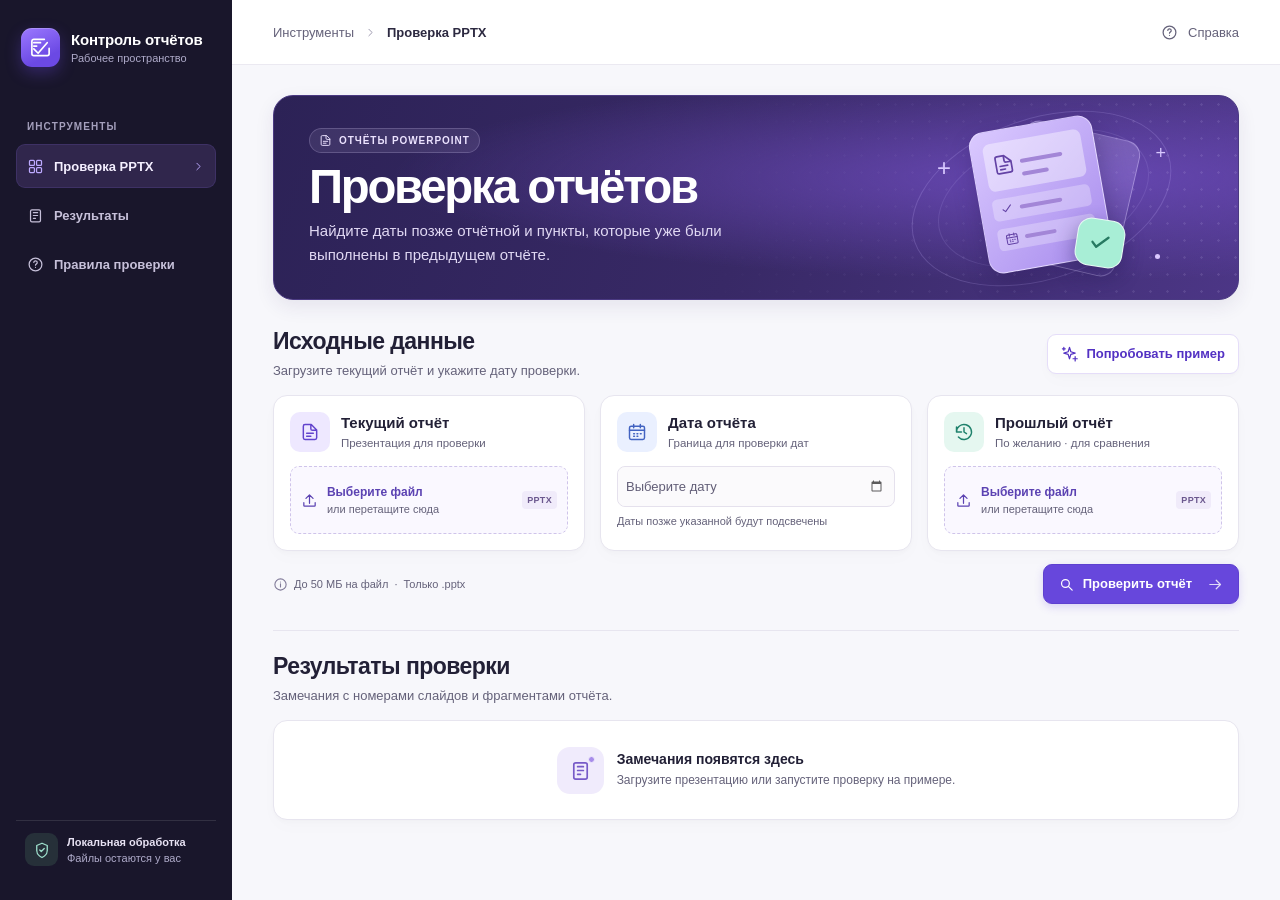
==== src/index.html @ 751a4ad4 "Add offline PowerPoint report review tool" ====
<!doctype html>
<html lang="ru">
<head>
  <meta charset="utf-8">
  <meta name="viewport" content="width=device-width, initial-scale=1">
  <meta name="theme-color" content="#17142a">
  <meta name="description" content="Проверка контрольных сроков, дат и выполненных пунктов в отчётах PowerPoint.">
  <title>Контроль отчётов — проверка PPTX</title>
  <link rel="icon" href="favicon.svg" type="image/svg+xml">
  <link rel="stylesheet" href="styles.css">
  <script src="pptx.js" defer></script>
  <script src="review.js" defer></script>
  <script src="demo.js" defer></script>
  <script src="app.js" defer></script>
</head>
<body>
  <svg class="sprite" xmlns="http://www.w3.org/2000/svg" aria-hidden="true">
    <symbol id="logo" viewBox="0 0 24 24"><path d="M5 13.5 9.5 18 19 7M5 7h7M5 10.5h3"/><path d="M16 3.5H5a2 2 0 0 0-2 2v13a2 2 0 0 0 2 2h14a2 2 0 0 0 2-2V13"/></symbol>
    <symbol id="dashboard" viewBox="0 0 24 24"><rect x="3.5" y="3.5" width="7" height="7" rx="1.4"/><rect x="13.5" y="3.5" width="7" height="7" rx="1.4"/><rect x="3.5" y="13.5" width="7" height="7" rx="1.4"/><rect x="13.5" y="13.5" width="7" height="7" rx="1.4"/></symbol>
    <symbol id="results-icon" viewBox="0 0 24 24"><rect x="5" y="4" width="14" height="17" rx="2"/><path d="M9 8h6M9 12h6M9 16h3"/></symbol>
    <symbol id="help" viewBox="0 0 24 24"><circle cx="12" cy="12" r="9"/><path d="M9.6 9a2.4 2.4 0 0 1 4.8.4c0 1.7-2.4 1.9-2.4 3.6m0 3h.01"/></symbol>
    <symbol id="shield" viewBox="0 0 24 24"><path d="M12 22s7-3 7-9.5V6l-7-3-7 3v6.5C5 19 12 22 12 22Z"/><path d="m9 12 2 2 4-4"/></symbol>
    <symbol id="chevron" viewBox="0 0 24 24"><path d="m9 6 6 6-6 6"/></symbol>
    <symbol id="chevron-down" viewBox="0 0 24 24"><path d="m6 9 6 6 6-6"/></symbol>
    <symbol id="file" viewBox="0 0 24 24"><path d="M13.5 3H6a2 2 0 0 0-2 2v14a2 2 0 0 0 2 2h12a2 2 0 0 0 2-2V9.5ZM13 3v5a2 2 0 0 0 2 2h5M8 13.5h8M8 17h5"/></symbol>
    <symbol id="history" viewBox="0 0 24 24"><path d="M3 12a9 9 0 1 1 2.3 6M3 6v6h6m3-5v5l3 2"/></symbol>
    <symbol id="calendar" viewBox="0 0 24 24"><rect x="3" y="5" width="18" height="16" rx="2"/><path d="M16 3v4M8 3v4M3 10h18m-13 4h1m3 0h1m3 0h1m-9 3h1m3 0h1"/></symbol>
    <symbol id="upload" viewBox="0 0 24 24"><path d="M12 16V4M7 9l5-5 5 5M4 15v4a1 1 0 0 0 1 1h14a1 1 0 0 0 1-1v-4"/></symbol>
    <symbol id="spark" viewBox="0 0 24 24"><path d="m12 2 1.9 6.1L20 10l-6.1 1.9L12 18l-1.9-6.1L4 10l6.1-1.9L12 2ZM20 15v6m-3-3h6M4 2v4M2 4h4"/></symbol>
    <symbol id="arrow" viewBox="0 0 24 24"><path d="M4 12h15m-6-6 6 6-6 6"/></symbol>
    <symbol id="check" viewBox="0 0 24 24"><path d="m5 12 4 4L19 6"/></symbol>
    <symbol id="close" viewBox="0 0 24 24"><path d="m6 6 12 12M6 18 18 6"/></symbol>
    <symbol id="search" viewBox="0 0 24 24"><circle cx="10.5" cy="10.5" r="5.5"/><path d="m15 15 5 5"/></symbol>
    <symbol id="download" viewBox="0 0 24 24"><path d="M12 3v12m-5-5 5 5 5-5M4 16v4h16v-4"/></symbol>
    <symbol id="warning" viewBox="0 0 24 24"><path d="M10.3 4.5a2 2 0 0 1 3.4 0l7.1 12.2a2 2 0 0 1-1.7 3H4.9a2 2 0 0 1-1.7-3ZM12 9v4m0 3.5h.01"/></symbol>
    <symbol id="repeat" viewBox="0 0 24 24"><path d="M19 10V7a2 2 0 0 0-2-2H5m3-3L5 5l3 3m-3 6v3a2 2 0 0 0 2 2h12m-3-3 3 3-3 3"/></symbol>
    <symbol id="slides" viewBox="0 0 24 24"><rect x="6.5" y="6.5" width="14" height="14" rx="2"/><path d="M16 3.5H5.5a2 2 0 0 0-2 2V16M10 11h7m-7 4h5"/></symbol>
    <symbol id="external" viewBox="0 0 24 24"><path d="M6 18 18 6M8 6h10v10"/></symbol>
    <symbol id="info" viewBox="0 0 24 24"><circle cx="12" cy="12" r="9"/><path d="M12 11v5m0-8h.01"/></symbol>
  </svg>
  <a class="skip" href="#main">К основному содержанию</a>
  <div class="shell">
    <aside class="sidebar" aria-label="Меню">
      <a class="brand" href="#check" aria-label="Контроль отчётов">
        <span class="brand-mark"><svg class="icon"><use href="#logo"/></svg></span>
        <span><strong>Контроль отчётов</strong><small>Рабочее пространство</small></span>
      </a>
      <div class="nav-group">
        <p>ИНСТРУМЕНТЫ</p>
        <nav aria-label="Разделы">
          <a class="nav-link" href="#check" aria-label="Проверка PPTX" aria-current="location"><svg class="icon"><use href="#dashboard"/></svg><span>Проверка PPTX</span><svg class="icon nav-arrow"><use href="#chevron"/></svg></a>
          <a class="nav-link" href="#results" aria-label="Результаты"><svg class="icon"><use href="#results-icon"/></svg><span>Результаты</span><svg class="icon nav-arrow"><use href="#chevron"/></svg></a>
          <button class="nav-link" type="button" data-help aria-label="Правила проверки"><svg class="icon"><use href="#help"/></svg><span>Правила проверки</span></button>
        </nav>
      </div>
      <div class="sidebar-footer">
        <span class="sidebar-shield"><svg class="icon"><use href="#shield"/></svg></span>
        <span><strong>Локальная обработка</strong><small>Файлы остаются у вас</small></span>
      </div>
    </aside>

    <div class="workspace">
      <header class="topbar">
        <div class="breadcrumb"><span>Инструменты</span><svg class="icon"><use href="#chevron"/></svg><strong>Проверка PPTX</strong></div>
        <button class="top-help" type="button" data-help><svg class="icon"><use href="#help"/></svg><span>Справка</span></button>
      </header>
      <main id="main" class="main-content">
        <section id="check" class="hero" aria-labelledby="page-title">
          <div class="hero-copy">
            <span class="hero-label"><svg class="icon"><use href="#file"/></svg> ОТЧЁТЫ POWERPOINT</span>
            <h1 id="page-title">Проверка отчётов</h1>
            <p>Найдите даты позже отчётной и пункты, которые уже были выполнены в предыдущем отчёте.</p>
          </div>
          <div class="hero-art" aria-hidden="true">
            <div class="orbit orbit-outer"></div><div class="orbit orbit-inner"></div>
            <span class="art-cross art-cross-one">+</span><span class="art-cross art-cross-two">+</span><span class="art-dot"></span>
            <div class="art-back"></div>
            <div class="art-page">
              <span class="art-header"><svg class="icon"><use href="#file"/></svg><i></i><i></i></span>
              <span class="art-line"><svg class="icon"><use href="#check"/></svg><i></i></span>
              <span class="art-line"><svg class="icon"><use href="#calendar"/></svg><i></i></span>
            </div>
            <div class="art-badge"><svg class="icon"><use href="#check"/></svg></div>
          </div>
        </section>

        <section class="input-section" aria-labelledby="inputs-title">
          <div class="section-heading">
            <div><h2 id="inputs-title">Исходные данные</h2><p>Загрузите текущий отчёт и укажите дату проверки.</p></div>
            <button id="demo" class="button button-quiet" type="button"><svg class="icon"><use href="#spark"/></svg> Попробовать пример</button>
          </div>
          <form id="review-form">
            <div class="inputs-grid">
              <div class="input-card" id="current-card">
                <div class="card-heading">
                  <span class="tile tile-purple"><svg class="icon"><use href="#file"/></svg></span>
                  <div><h3 id="current-title">Текущий отчёт</h3><p>Презентация для проверки</p></div>
                </div>
                <input class="file-input" type="file" id="current-file" accept=".pptx,application/vnd.openxmlformats-officedocument.presentationml.presentation" aria-labelledby="current-title">
                <button type="button" class="dropzone" id="current-drop" aria-label="Выбрать текущий отчёт">
                  <svg class="icon drop-icon"><use href="#upload"/></svg>
                  <span><strong>Выберите файл</strong><small>или перетащите сюда</small></span>
                  <span class="format">PPTX</span>
                </button>
                <div class="file-chip" id="current-chip" hidden>
                  <svg class="icon"><use href="#file"/></svg><span><strong id="current-name"></strong><small id="current-meta"></small></span>
                  <button class="icon-button" type="button" id="current-remove" aria-label="Удалить текущий отчёт"><svg class="icon"><use href="#close"/></svg></button>
                </div>
                <p class="input-error" id="current-error" role="alert" hidden></p>
              </div>

              <div class="input-card" id="date-card">
                <div class="card-heading">
                  <span class="tile tile-blue"><svg class="icon"><use href="#calendar"/></svg></span>
                  <div><h3><label for="report-date">Дата отчёта</label></h3><p>Граница для проверки дат</p></div>
                </div>
                <div class="date-wrap">
                  <input type="date" id="report-date" min="1900-01-01" max="9999-12-31" required aria-describedby="date-hint">
                  <span class="date-placeholder" aria-hidden="true">Выберите дату</span>
                </div>
                <p class="date-hint" id="date-hint">Даты позже указанной будут подсвечены</p>
              </div>

              <div class="input-card" id="previous-card">
                <div class="card-heading">
                  <span class="tile tile-teal"><svg class="icon"><use href="#history"/></svg></span>
                  <div><h3 id="previous-title">Прошлый отчёт</h3><p>По желанию · для сравнения</p></div>
                </div>
                <input class="file-input" type="file" id="previous-file" accept=".pptx,application/vnd.openxmlformats-officedocument.presentationml.presentation" aria-labelledby="previous-title">
                <button type="button" class="dropzone" id="previous-drop" aria-label="Выбрать прошлый отчёт">
                  <svg class="icon drop-icon"><use href="#upload"/></svg>
                  <span><strong>Выберите файл</strong><small>или перетащите сюда</small></span>
                  <span class="format">PPTX</span>
                </button>
                <div class="file-chip" id="previous-chip" hidden>
                  <svg class="icon"><use href="#file"/></svg><span><strong id="previous-name"></strong><small id="previous-meta"></small></span>
                  <button class="icon-button" type="button" id="previous-remove" aria-label="Удалить прошлый отчёт"><svg class="icon"><use href="#close"/></svg></button>
                </div>
                <p class="input-error" id="previous-error" role="alert" hidden></p>
                <button id="previous-skip" class="skip-file" type="button" hidden>Пропустить сравнение</button>
              </div>
            </div>
            <div class="form-actions">
              <p><svg class="icon"><use href="#info"/></svg> До 50 МБ на файл <span aria-hidden="true">·</span> Только .pptx</p>
              <div class="action-buttons">
                <button id="reset" type="button" class="button button-plain" hidden>Сбросить</button>
                <button id="run" type="submit" class="button button-primary"><svg class="icon"><use href="#search"/></svg> Проверить отчёт <svg class="icon run-arrow"><use href="#arrow"/></svg></button>
              </div>
            </div>
            <p id="form-status" class="form-status" role="status" hidden></p>
          </form>
        </section>

        <section id="results" class="results-section" aria-labelledby="results-title">
          <div class="section-heading">
            <div><h2 id="results-title" tabindex="-1">Результаты проверки</h2><p id="results-caption">Замечания с номерами слайдов и фрагментами отчёта.</p></div>
            <button id="export" class="button button-quiet" type="button" hidden><svg class="icon"><use href="#download"/></svg> Скачать CSV</button>
          </div>
          <div class="empty-state" id="initial-results">
            <span class="empty-icon"><svg class="icon"><use href="#results-icon"/></svg><i></i></span>
            <div><strong>Замечания появятся здесь</strong><p>Загрузите презентацию или запустите проверку на примере.</p></div>
          </div>
          <div id="report-results" hidden></div>
        </section>
      </main>
    </div>
  </div>

  <dialog id="help-dialog" aria-labelledby="help-title">
    <div class="dialog-heading"><span class="tile tile-purple"><svg class="icon"><use href="#help"/></svg></span><h2 id="help-title">Правила проверки</h2><form method="dialog"><button class="icon-button" aria-label="Закрыть справку"><svg class="icon"><use href="#close"/></svg></button></form></div>
    <div class="dialog-body">
      <h3>Даты</h3>
      <p>Проверяются даты в тексте слайдов и таблицах. Поддерживаются форматы 12.11.2026, 12/11/26, 2026-11-12 и 12 ноября 2026. Для дат без года рядом с «КС», «Срок» или «Дата», в столбце сроков или с названием месяца используется год отчёта. Двузначный год считается годом XXI века.</p>
      <h3>Выполненные пункты</h3>
      <p>Загрузите прошлый отчёт, чтобы найти повторные пункты со статусом «Выполнено», «Завершено», «Исполнено» или «Закрыто». Сравнение идёт по ID либо по точному названию без учёта регистра и знаков препинания. Для таблиц желательно использовать отдельные столбцы «ID», «Задача» и «Статус».</p>
      <h3>Область проверки</h3>
      <p>Инструмент читает редактируемый текст слайдов и таблиц. Текст на изображениях, в диаграммах, SmartArt и заметках PowerPoint требует ручной проверки.</p>
    </div>
    <form class="dialog-actions" method="dialog"><button class="button button-primary">Готово</button></form>
  </dialog>
</body>
</html>
---- src/styles.css ----
:root {
  color-scheme: light;
  font-family: "Inter", "Segoe UI", sans-serif;
  color: #222036;
  background: #f7f7fb;
  --muted: #65627a;
  --purple: #6747dc;
  --purple-dark: #5331c3;
  --line: #e7e5ef;
  --sidebar: #19162b;
  --side-width: 232px;
  --card-shadow: 0 2px 4px #27184905, 0 7px 18px #27184904;
}

*, *::before, *::after { box-sizing: border-box; }
body { margin: 0; min-width: 320px; }
button, input { font: inherit; }
button { cursor: pointer; }
button:disabled { cursor: wait; opacity: .64; }
a { color: inherit; text-decoration: none; }
button, a, input, summary { -webkit-tap-highlight-color: transparent; }
:focus-visible { outline: 3px solid #9375ff; outline-offset: 3px; }
[hidden], .sprite { display: none !important; }
.icon { width: 20px; height: 20px; flex: none; fill: none; stroke: currentColor; stroke-width: 1.75; stroke-linecap: round; stroke-linejoin: round; }
h1, h2, h3, h4, p { margin: 0; }
.skip { position: fixed; z-index: 10; left: 12px; top: 12px; transform: translateY(-150%); padding: 10px 16px; background: white; border-radius: 8px; }
.skip:focus { transform: none; }

.shell { display: grid; grid-template-columns: var(--side-width) minmax(0, 1fr); min-height: 100dvh; }
.sidebar {
  position: sticky;
  top: 0;
  align-self: start;
  min-height: 100dvh;
  display: flex;
  flex-direction: column;
  padding: 28px 16px 22px;
  background: var(--sidebar);
  color: #e5e0f5;
}
.brand { display: flex; align-items: center; gap: 11px; padding: 0 5px; white-space: nowrap; }
.brand-mark { width: 39px; height: 39px; display: grid; place-items: center; border-radius: 11px; color: white; background: linear-gradient(155deg,#9c79ff,#6b49e4 72%); box-shadow: 0 6px 16px #7952ff48, inset 0 1px 0 #ffffff38; }
.brand-mark .icon { width: 23px; height: 23px; }
.brand strong { display: block; font-size: 15px; font-weight: 700; letter-spacing: -.18px; color: #fff; }
.brand small, .sidebar-footer small { display: block; font-size: 11px; margin-top: 4px; color: #afabca; }
.nav-group { margin-top: 54px; }
.nav-group > p { padding-left: 11px; margin-bottom: 12px; font-size: 10px; font-weight: 700; letter-spacing: 1.1px; color: #a5a0bd; }
.nav-group nav { display: grid; gap: 5px; }
.nav-link {
  display: flex;
  align-items: center;
  gap: 10px;
  width: 100%;
  min-height: 44px;
  padding: 0 10px;
  border-radius: 9px;
  border: 1px solid transparent;
  background: transparent;
  color: #c6c0d9;
  text-align: left;
  font-size: 13px;
  font-weight: 550;
}
.nav-link .icon { width: 17px; height: 17px; }
.nav-link:hover { background: #ffffff0a; color: white; }
.nav-link[aria-current] { border-color: #9072ed26; background: #30264c; color: #f4efff; }
.nav-link[aria-current] > .icon:first-child { color: #bdaaff; }
.nav-link .nav-arrow { display: none; width: 13px; height: 13px; margin-left: auto; color: #bdaaff; }
.nav-link[aria-current] .nav-arrow { display: block; }
.sidebar-footer { display: flex; align-items: center; gap: 9px; margin: auto 0 0; padding: 12px 9px; border-top: 1px solid #ffffff1c; }
.sidebar-shield { display: grid; place-items: center; width: 33px; height: 33px; border-radius: 9px; color: #9ee1cd; background: #263039; }
.sidebar-shield .icon { width: 18px; height: 18px; }
.sidebar-footer strong { display: block; font-size: 11px; color: #e7e2f3; }

.workspace { min-width: 0; }
.topbar { display: flex; align-items: center; justify-content: space-between; min-height: 65px; padding: 0 clamp(24px, 3.2vw, 54px); border-bottom: 1px solid #ebe9f1; background: white; }
.breadcrumb, .top-help { display: flex; align-items: center; gap: 10px; color: var(--muted); font-size: 13px; }
.breadcrumb strong { color: #2c2940; font-weight: 650; }
.breadcrumb .icon { width: 13px; height: 13px; color: #9a96ac; }
.top-help { padding: 7px 9px; margin-right: -9px; border: 0; background: transparent; border-radius: 8px; }
.top-help .icon { width: 17px; height: 17px; }
.top-help:hover { background: #f0edfa; color: var(--purple-dark); }
.main-content { max-width: 1380px; padding: 30px clamp(24px, 3.2vw, 54px) 50px; margin: 0 auto; }
.hero {
  position: relative;
  isolation: isolate;
  display: flex;
  min-height: 205px;
  align-items: center;
  overflow: hidden;
  border: 1px solid #4a3982;
  border-radius: 20px;
  padding: 31px 35px;
  background: radial-gradient(ellipse at 82% 40%, #6647b1 0, transparent 60%), linear-gradient(110deg,#2c2256 0%,#382966 50%,#4c3686 100%);
  color: white;
  box-shadow: 0 7px 19px #31215a16;
  scroll-margin-top: 20px;
}
.hero::after { content: ""; position: absolute; inset: 0 0 0 46%; z-index: -1; background: radial-gradient(circle, #e1d6ff 1px, transparent 1.5px) 0 0/17px 17px; mask-image: linear-gradient(100deg, transparent, #0008); opacity: .25; pointer-events: none; }
.hero-copy { max-width: 570px; z-index: 1; }
.hero-label { display: inline-flex; gap: 7px; align-items: center; color: #ece3ff; background: #e9e0ff18; border: 1px solid #e3d5ff35; border-radius: 999px; padding: 5px 9px; font-size: 10px; font-weight: 700; letter-spacing: .95px; }
.hero-label .icon { width: 13px; height: 13px; }
.hero h1 { margin: 10px 0 8px; font-size: clamp(34px, 3.7vw, 55px); line-height: 1.02; font-weight: 750; letter-spacing: -.048em; }
.hero p { max-width: 485px; color: #e1d9f4; font-size: 15px; line-height: 1.6; }
.hero-art { position: absolute; top: 50%; right: 5.5%; width: 279px; height: 194px; transform: translateY(-50%); color: #d8c8ff; pointer-events: none; }
.orbit { position: absolute; border: 1px solid #cbb8ff35; border-radius: 50%; transform: rotate(-19deg); }
.orbit-outer { inset: 17px 9px 16px 1px; }
.orbit-inner { inset: 34px 32px 34px 28px; opacity: .65; }
.art-back { position: absolute; left: 105px; top: 28px; width: 118px; height: 139px; border-radius: 15px; transform: rotate(13deg); border: 1px solid #dacdff64; background: linear-gradient(160deg,#d7c6ff48,#9c7bff16); }
.art-page { position: absolute; left: 72px; top: 22px; width: 125px; height: 143px; display: flex; flex-direction: column; gap: 8px; padding: 12px; border-radius: 15px; transform: rotate(-10deg); border: 1px solid #f0e9ff8c; background: linear-gradient(140deg,#dac9ff,#a78bed); box-shadow: 2px 12px 24px #25164d55; color: #6342a5; }
.art-header { display: flex; flex-wrap: wrap; column-gap: 5px; align-items: center; padding: 9px 7px; min-height: 48px; background: #ffffff67; border-radius: 7px; }
.art-header .icon { width: 23px; height: 23px; }
.art-header i, .art-line i { width: 43px; height: 4px; border-radius: 6px; background: #a386d7; }
.art-header i:last-child { width: 27px; margin: -5px 0 0 28px; }
.art-line { display: flex; gap: 6px; align-items: center; padding: 4px 7px; border-radius: 5px; background: #ffffff46; }
.art-line .icon { width: 14px; height: 14px; }
.art-line:last-child i { width: 32px; }
.art-badge { display: grid; place-items: center; position: absolute; left: 170px; top: 118px; width: 48px; height: 48px; border-radius: 14px; border: 1px solid #ffffffb8; transform: rotate(9deg); color: #277a62; background: #a8eed6; box-shadow: 0 8px 20px #2e235e77; }
.art-badge .icon { width: 26px; height: 26px; stroke-width: 2.15; }
.art-cross { position: absolute; font-size: 24px; font-weight: 300; }
.art-cross-one { left: 31px; top: 53px; }.art-cross-two { right: 19px; top: 42px; font-size: 18px; }
.art-dot { position: absolute; bottom: 36px; right: 25px; width: 5px; height: 5px; border-radius: 50%; background: #dbc8ff; }

.input-section { margin-top: 28px; }
.section-heading { display: flex; align-items: center; justify-content: space-between; gap: 14px; margin-bottom: 15px; }
.section-heading > div { min-width: 0; }
.section-heading h2 { font-size: 23px; line-height: 1.2; font-weight: 740; letter-spacing: -.55px; }
.section-heading p { margin-top: 5px; color: var(--muted); font-size: 13px; line-height: 1.5; overflow-wrap: anywhere; }
.button {
  display: inline-flex;
  gap: 8px;
  align-items: center;
  justify-content: center;
  min-height: 40px;
  border: 1px solid transparent;
  border-radius: 9px;
  padding: 8px 13px;
  white-space: nowrap;
  font-size: 13px;
  line-height: 1.25;
  font-weight: 680;
  transition: background-color .16s ease, box-shadow .16s ease, border-color .16s ease;
}
.button .icon { width: 17px; height: 17px; }
.button-quiet { color: var(--purple-dark); background: #fff; border-color: #e5ddf9; box-shadow: var(--card-shadow); }
.button-quiet:hover { background: #f2ecff; border-color: #cdbaf6; }
.button-primary { color: white; background: var(--purple); border-color: #5e40d0; box-shadow: 0 3px 9px #6747dc36; padding-inline: 14px; }
.button-primary:hover { background: var(--purple-dark); }
.button-primary .run-arrow { margin-left: 7px; opacity: .8; }
.button-plain { color: var(--muted); background: transparent; }
.button-plain:hover { background: #eeebf6; color: #332c50; }
.inputs-grid { display: grid; grid-template-columns: repeat(3, minmax(0,1fr)); gap: 15px; }
.input-card { min-width: 0; padding: 16px; border: 1px solid var(--line); border-radius: 14px; background: white; box-shadow: var(--card-shadow); }
.card-heading { display: flex; gap: 11px; align-items: center; margin-bottom: 14px; }
.card-heading h3 { font-size: 15px; font-weight: 730; line-height: 1.2; }
.card-heading p { margin-top: 4px; color: var(--muted); font-size: 11.5px; line-height: 1.3; }
.tile { display: grid; place-items: center; flex: none; width: 40px; height: 40px; border-radius: 10px; }
.tile-purple { color: #6243cd; background: #eee8ff; }
.tile-blue { color: #4263c1; background: #eaf0ff; }
.tile-teal { color: #1f826c; background: #e5f7f0; }
.tile-orange { color: #a05209; background: #fff1dc; }
.tile-red { color: #b34251; background: #fcebed; }
.file-input { display: none; }
.dropzone, .file-chip {
  display: flex;
  gap: 9px;
  align-items: center;
  width: 100%;
  min-height: 68px;
  padding: 9px 10px;
  border-radius: 9px;
  text-align: left;
}
.dropzone { color: #5b42b2; border: 1px dashed #cfc4ea; background: #faf8ff; }
.dropzone:hover, .dragging .dropzone, .dragging .file-chip { border-color: var(--purple); background: #eee7ff; }
.dropzone strong, .file-chip strong { display: block; font-size: 12px; line-height: 1.25; font-weight: 700; }
.dropzone small, .file-chip small { display: block; color: var(--muted); margin-top: 3px; font-size: 11px; }
.dropzone .drop-icon { width: 17px; height: 17px; }
.format { margin-left: auto; color: #6b588e; background: #f0ebfa; padding: 4px 5px; border-radius: 4px; font-size: 9px; font-weight: 750; letter-spacing: .3px; }
.file-chip { color: #5b42b2; border: 1px solid #dfd5f6; background: #faf8ff; }
.file-chip > span { min-width: 0; flex: 1; }
.file-chip strong { white-space: nowrap; overflow: hidden; text-overflow: ellipsis; }
.icon-button { flex: none; display: grid; place-items: center; width: 30px; height: 30px; padding: 0; border: 0; border-radius: 7px; color: var(--muted); background: transparent; }
.icon-button:hover { color: #3f285f; background: #ebe3fb; }
.icon-button .icon { width: 17px; height: 17px; }
.input-error { margin-top: 8px; color: #a12b42; font-size: 12px; line-height: 1.4; }
.skip-file { margin-top: 5px; padding: 3px 0; border: 0; color: var(--purple-dark); background: transparent; text-decoration: underline; font-size: 12px; }
.has-error { border-color: #ecb9c1; }
.date-wrap { position: relative; }
.date-wrap input {
  width: 100%;
  min-height: 41px;
  padding: 6px 9px;
  border: 1px solid #e5e1ed;
  border-radius: 8px;
  color: #2c2841;
  background: #fbfafc;
  font-size: 13px;
  font-weight: 650;
}
.date-wrap input::-webkit-calendar-picker-indicator { opacity: .63; cursor: pointer; }
.date-placeholder { position: absolute; inset: 1px 34px 1px 1px; display: flex; align-items: center; padding: 0 8px; pointer-events: none; border-radius: 8px; color: #625e77; background: #fbfafc; font-size: 13px; }
.has-value .date-placeholder, .date-wrap:focus-within .date-placeholder { display: none; }
.date-hint { margin-top: 7px; color: var(--muted); font-size: 11px; line-height: 1.4; }
.form-actions { display: flex; align-items: center; justify-content: space-between; gap: 12px; margin-top: 13px; }
.form-actions > p { display: flex; flex-wrap: wrap; gap: 6px; align-items: center; color: var(--muted); font-size: 11px; }
.form-actions > p .icon { width: 15px; height: 15px; color: #817b99; }
.action-buttons { display: flex; align-items: center; gap: 5px; }
.form-status { margin-top: 10px; color: var(--muted); text-align: right; font-size: 12px; }
.form-status.error { color: #a12b42; }
.is-busy .run-arrow { animation: nudge .8s alternate infinite; }
@keyframes nudge { to { transform: translateX(4px); } }

.results-section { margin-top: 26px; padding-top: 22px; border-top: 1px solid var(--line); scroll-margin-top: 18px; }
.empty-state { display: flex; min-height: 100px; align-items: center; justify-content: center; gap: 13px; padding: 16px; border: 1px solid var(--line); border-radius: 14px; background: white; box-shadow: var(--card-shadow); }
.empty-icon { position: relative; display: grid; place-items: center; flex: none; width: 47px; height: 47px; border-radius: 13px; color: #775ac8; background: #f0ebfc; }
.empty-icon .icon { width: 23px; height: 23px; }
.empty-icon i { position: absolute; top: 9px; right: 9px; width: 7px; height: 7px; border: 1px solid #f0ebfc; border-radius: 50%; background: #a78cea; }
.empty-state strong { font-size: 14px; font-weight: 710; }
.empty-state p { margin-top: 4px; color: var(--muted); font-size: 12px; line-height: 1.45; }
.empty-success { margin-top: 13px; }
.empty-success .empty-icon { background: #e5f7f0; color: #23795e; }
.stats-grid { display: grid; grid-template-columns: repeat(4, minmax(0, 1fr)); gap: 11px; }
.stat { display: flex; gap: 10px; align-items: center; min-width: 0; padding: 12px; border: 1px solid var(--line); border-radius: 12px; background: white; box-shadow: var(--card-shadow); }
.stat .tile { width: 37px; height: 37px; }
.stat .icon { width: 18px; height: 18px; }
.stat-content { min-width: 0; }
.stat-content strong { display: block; font-size: 22px; line-height: 1.05; font-variant-numeric: tabular-nums; letter-spacing: -.5px; }
.stat-content span { display: block; margin-top: 4px; color: var(--muted); font-size: 11px; line-height: 1.25; }
.notice { display: flex; gap: 8px; align-items: flex-start; margin-top: 10px; padding: 9px 11px; border: 1px solid #e8e3f4; border-radius: 8px; color: #5e5576; background: #f4f0fb; font-size: 12px; line-height: 1.5; }
.notice .icon { width: 17px; height: 17px; color: #7559ae; }
.results-toolbar { display: flex; flex-wrap: wrap; justify-content: space-between; gap: 10px; margin-top: 17px; }
.filters { display: flex; flex-wrap: wrap; gap: 6px; }
.filter { display: inline-flex; gap: 6px; align-items: center; min-height: 34px; padding: 6px 8px; border: 1px solid var(--line); border-radius: 7px; background: white; color: #544d67; font-size: 11px; font-weight: 650; }
.filter span { padding: 2px 5px; border-radius: 4px; background: #edeaf4; color: #635976; font-size: 10px; font-variant-numeric: tabular-nums; }
.filter:hover, .filter[aria-pressed="true"] { border-color: #d1c0f7; background: #efe8ff; color: var(--purple-dark); }
.filter[aria-pressed="true"] span { background: #e2d6fc; color: var(--purple-dark); }
.search-box { display: flex; align-items: center; gap: 7px; min-height: 34px; padding: 0 8px; border: 1px solid var(--line); border-radius: 7px; color: #665c7e; background: white; }
.search-box:focus-within { outline: 2px solid #9375ff; }
.search-box .icon { width: 15px; height: 15px; }
.search-box input { width: 160px; min-width: 0; border: 0; padding: 5px 0; outline: 0; background: transparent; color: #2e2740; font-size: 12px; }
.findings-count { margin: 11px 0 7px; color: var(--muted); font-size: 11px; }
.slide-group { margin-bottom: 11px; overflow: hidden; border: 1px solid var(--line); border-radius: 11px; background: white; box-shadow: var(--card-shadow); }
.slide-heading { display: flex; gap: 9px; align-items: center; padding: 10px 13px; border-bottom: 1px solid #eeeaf3; background: #fcfbfe; font-size: 13px; line-height: 1.35; }
.slide-number { flex: none; padding: 3px 6px; border-radius: 5px; color: #5e42b0; background: #f0eafd; font-size: 10px; font-weight: 750; }
.slide-title { min-width: 0; overflow-wrap: anywhere; }
.finding { display: flex; align-items: flex-start; gap: 11px; padding: 12px 13px; }
.finding + .finding { border-top: 1px solid #f0edf5; }
.finding .tile { width: 32px; height: 32px; border-radius: 8px; }
.finding .tile .icon { width: 17px; height: 17px; }
.finding-content { flex: 1; min-width: 0; }
.finding-heading { display: flex; flex-wrap: wrap; gap: 4px 8px; align-items: baseline; margin: 1px 0 6px; }
.finding-heading h4 { font-size: 13px; font-weight: 720; }
.finding-subject { color: #6943bd; font-size: 12px; overflow-wrap: anywhere; }
.source { color: var(--muted); font-size: 11px; }
.excerpt { padding: 7px 9px; border: 1px solid #efecf5; border-radius: 6px; color: #484155; background: #faf9fc; font-size: 12px; line-height: 1.6; white-space: pre-wrap; overflow-wrap: anywhere; }
mark { padding: 1px 2px; border-radius: 3px; font-weight: 720; }
.mark-orange { background: #ffe7b6; color: #7b4207; }
.mark-purple { background: #ebdfff; color: #542ba1; }
.mark-red { background: #fbdde4; color: #9e2540; }
.finding-note { margin: 6px 0 0; color: var(--muted); font-size: 11px; }
.evidence { margin-top: 6px; color: #6047a0; font-size: 11px; }
.evidence summary { cursor: pointer; width: fit-content; line-height: 1.6; }
.evidence .icon { width: 12px; height: 12px; margin: 0 4px; vertical-align: -2px; }
.evidence-text { margin-top: 5px; padding: 6px 8px; border-left: 2px solid #daccf7; color: #514764; background: #f9f6fd; overflow-wrap: anywhere; }

dialog { width: min(540px, calc(100% - 30px)); max-height: 90dvh; padding: 0; border: 1px solid var(--line); border-radius: 17px; color: #272139; box-shadow: 0 18px 80px #22183150; }
dialog::backdrop { background: #17132675; }
.dialog-heading { display: flex; gap: 11px; align-items: center; padding: 16px 20px; border-bottom: 1px solid var(--line); }
.dialog-heading h2 { flex: 1; font-size: 19px; }
.dialog-body { display: grid; gap: 6px; padding: 15px 20px; }
.dialog-body h3 { font-size: 14px; }
.dialog-body p { margin-bottom: 7px; color: #575168; font-size: 13px; line-height: 1.55; }
.dialog-actions { display: flex; justify-content: flex-end; padding: 0 20px 16px; }

@media (max-width: 1180px) {
  :root { --side-width: 201px; }
  .sidebar { padding-inline: 12px; }
  .hero-art { right: 2%; }
  .hero-copy { max-width: 72%; }
  .input-card { padding: 13px; }
  .format { display: none; }
}
@media (max-width: 930px) {
  :root { --side-width: 62px; }
  .sidebar { padding-inline: 8px; }
  .brand { justify-content: center; padding: 0; }
  .brand > span + span, .nav-group > p, .nav-link span, .nav-link[aria-current] .nav-arrow, .sidebar-footer > span + span { display: none; }
  .nav-link { justify-content: center; padding: 0; }
  .sidebar-footer { justify-content: center; padding-inline: 0; }
  .hero-art { transform: translateY(-50%) scale(.88); transform-origin: right center; }
}
@media (max-width: 700px) {
  .shell { display: block; }
  .sidebar { display: none; }
  .topbar { min-height: 53px; padding-inline: 16px; }
  .main-content { padding: 18px 16px 30px; }
  .hero { min-height: 171px; padding: 22px 19px; border-radius: 15px; }
  .hero-art { right: -14px; opacity: .7; transform: translateY(-50%) scale(.65); }
  .hero h1 { font-size: 36px; }
  .hero p { font-size: 13px; }
  .inputs-grid { grid-template-columns: repeat(2,minmax(0,1fr)); gap: 10px; }
  #previous-card { grid-column: 1/-1; }
  .stats-grid { grid-template-columns: repeat(2,minmax(0,1fr)); gap: 7px; }
}
@media (max-width: 460px) {
  .hero-art { display: none; }
  .hero-copy { max-width: 100%; }
  .inputs-grid { grid-template-columns: minmax(0,1fr); }
  .section-heading { align-items: flex-start; flex-wrap: wrap; }
  .section-heading h2 { font-size: 21px; }
  .form-actions { align-items: flex-end; flex-wrap: wrap; }
  .action-buttons { margin-left: auto; }
  .format { display: inline; }
}
@media (prefers-reduced-motion: reduce) {
  *, *::before, *::after { transition: none !important; animation: none !important; }
}
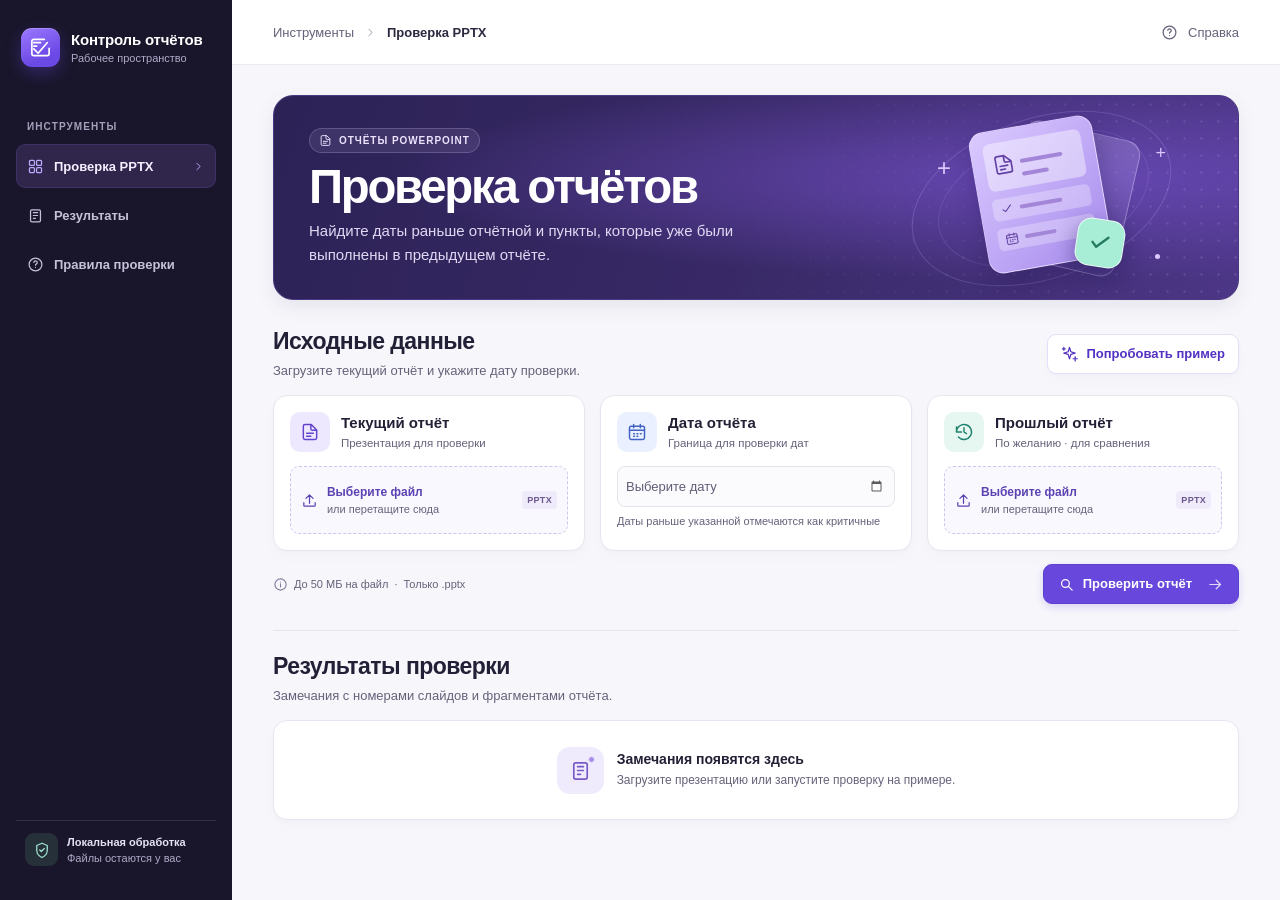
==== commit d5080773: "Flag dates before the report date as critical" ====
--- a/src/index.html
+++ b/src/index.html
@@ -69,7 +69,7 @@
           <div class="hero-copy">
             <span class="hero-label"><svg class="icon"><use href="#file"/></svg> ОТЧЁТЫ POWERPOINT</span>
             <h1 id="page-title">Проверка отчётов</h1>
-            <p>Найдите даты позже отчётной и пункты, которые уже были выполнены в предыдущем отчёте.</p>
+            <p>Найдите даты раньше отчётной и пункты, которые уже были выполнены в предыдущем отчёте.</p>
           </div>
           <div class="hero-art" aria-hidden="true">
             <div class="orbit orbit-outer"></div><div class="orbit orbit-inner"></div>
@@ -118,7 +118,7 @@
                   <input type="date" id="report-date" min="1900-01-01" max="9999-12-31" required aria-describedby="date-hint">
                   <span class="date-placeholder" aria-hidden="true">Выберите дату</span>
                 </div>
-                <p class="date-hint" id="date-hint">Даты позже указанной будут подсвечены</p>
+                <p class="date-hint" id="date-hint">Даты раньше указанной отмечаются как критичные</p>
               </div>
 
               <div class="input-card" id="previous-card">
@@ -170,7 +170,7 @@
     <div class="dialog-heading"><span class="tile tile-purple"><svg class="icon"><use href="#help"/></svg></span><h2 id="help-title">Правила проверки</h2><form method="dialog"><button class="icon-button" aria-label="Закрыть справку"><svg class="icon"><use href="#close"/></svg></button></form></div>
     <div class="dialog-body">
       <h3>Даты</h3>
-      <p>Проверяются даты в тексте слайдов и таблицах. Поддерживаются форматы 12.11.2026, 12/11/26, 2026-11-12 и 12 ноября 2026. Для дат без года рядом с «КС», «Срок» или «Дата», в столбце сроков или с названием месяца используется год отчёта. Двузначный год считается годом XXI века.</p>
+      <p>Даты в тексте слайдов и таблицах отмечаются как критичные, если они строго раньше даты отчёта. Поддерживаются форматы 12.11.2026, 12/11/26, 2026-11-12 и 12 ноября 2026. Для дат без года рядом с «КС», «Срок» или «Дата», в столбце сроков или с названием месяца используется год отчёта. Двузначный год считается годом XXI века.</p>
       <h3>Выполненные пункты</h3>
       <p>Загрузите прошлый отчёт, чтобы найти повторные пункты со статусом «Выполнено», «Завершено», «Исполнено» или «Закрыто». Сравнение идёт по ID либо по точному названию без учёта регистра и знаков препинания. Для таблиц желательно использовать отдельные столбцы «ID», «Задача» и «Статус».</p>
       <h3>Область проверки</h3>
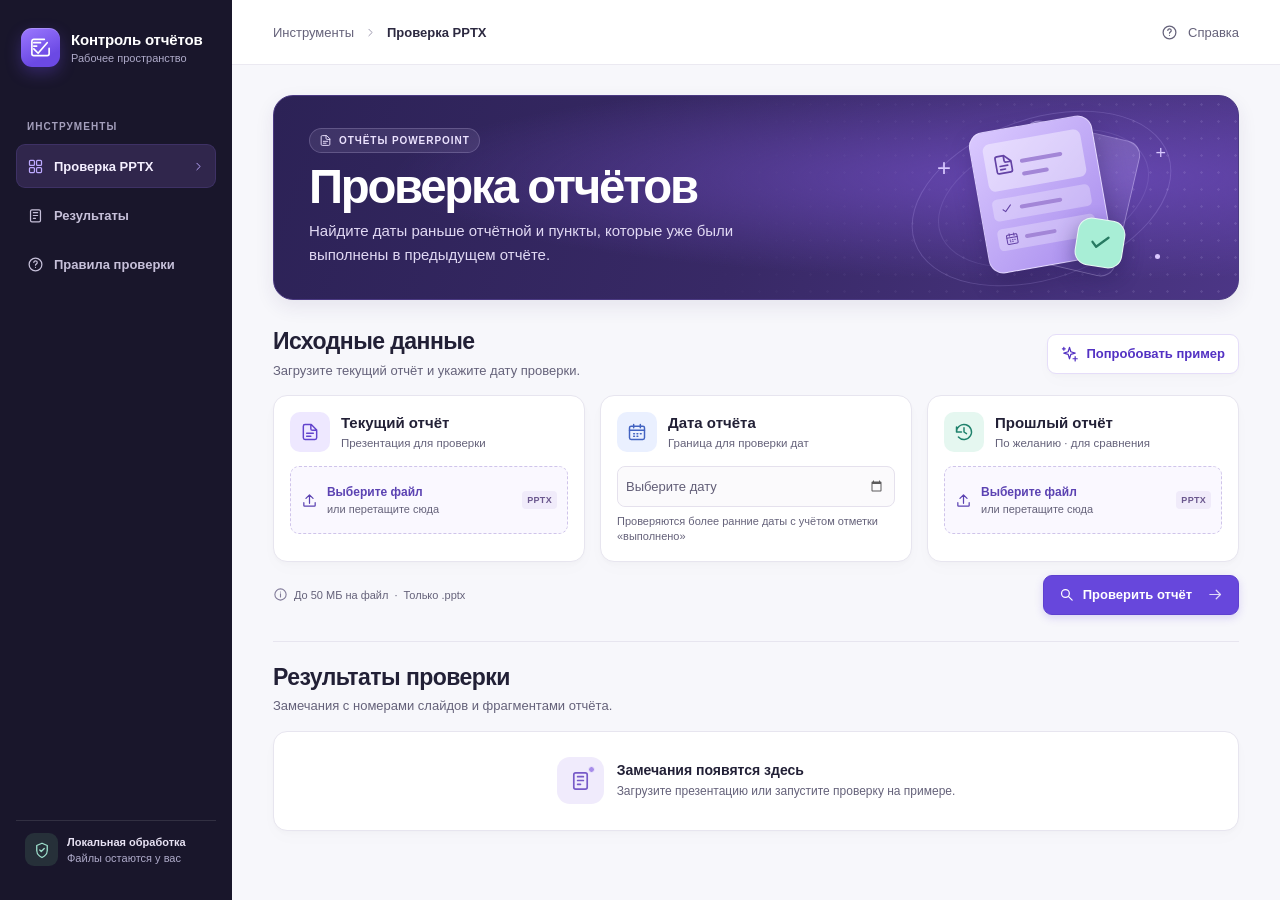
==== commit bf849a05: "Accept dates marked as completed" ====
--- a/src/index.html
+++ b/src/index.html
@@ -118,7 +118,7 @@
                   <input type="date" id="report-date" min="1900-01-01" max="9999-12-31" required aria-describedby="date-hint">
                   <span class="date-placeholder" aria-hidden="true">Выберите дату</span>
                 </div>
-                <p class="date-hint" id="date-hint">Даты раньше указанной отмечаются как критичные</p>
+                <p class="date-hint" id="date-hint">Проверяются более ранние даты с учётом отметки «выполнено»</p>
               </div>
 
               <div class="input-card" id="previous-card">
@@ -170,7 +170,8 @@
     <div class="dialog-heading"><span class="tile tile-purple"><svg class="icon"><use href="#help"/></svg></span><h2 id="help-title">Правила проверки</h2><form method="dialog"><button class="icon-button" aria-label="Закрыть справку"><svg class="icon"><use href="#close"/></svg></button></form></div>
     <div class="dialog-body">
       <h3>Даты</h3>
-      <p>Даты в тексте слайдов и таблицах отмечаются как критичные, если они строго раньше даты отчёта. Поддерживаются форматы 12.11.2026, 12/11/26, 2026-11-12 и 12 ноября 2026. Для дат без года рядом с «КС», «Срок» или «Дата», в столбце сроков или с названием месяца используется год отчёта. Двузначный год считается годом XXI века.</p>
+      <p>Даты в тексте слайдов и таблицах отмечаются как критичные, если они строго раньше даты отчёта. Для корректных календарных дат действует исключение в формате «05.11.2026 — выполнено». Между датой и словом «выполнено» можно поставить дефис или тире.</p>
+      <p>Поддерживаются форматы 12.11.2026, 12/11/26, 2026-11-12 и 12 ноября 2026. Для дат без года рядом с «КС», «Срок» или «Дата», в столбце сроков или с названием месяца используется год отчёта. Двузначный год считается годом XXI века.</p>
       <h3>Выполненные пункты</h3>
       <p>Загрузите прошлый отчёт, чтобы найти повторные пункты со статусом «Выполнено», «Завершено», «Исполнено» или «Закрыто». Сравнение идёт по ID либо по точному названию без учёта регистра и знаков препинания. Для таблиц желательно использовать отдельные столбцы «ID», «Задача» и «Статус».</p>
       <h3>Область проверки</h3>
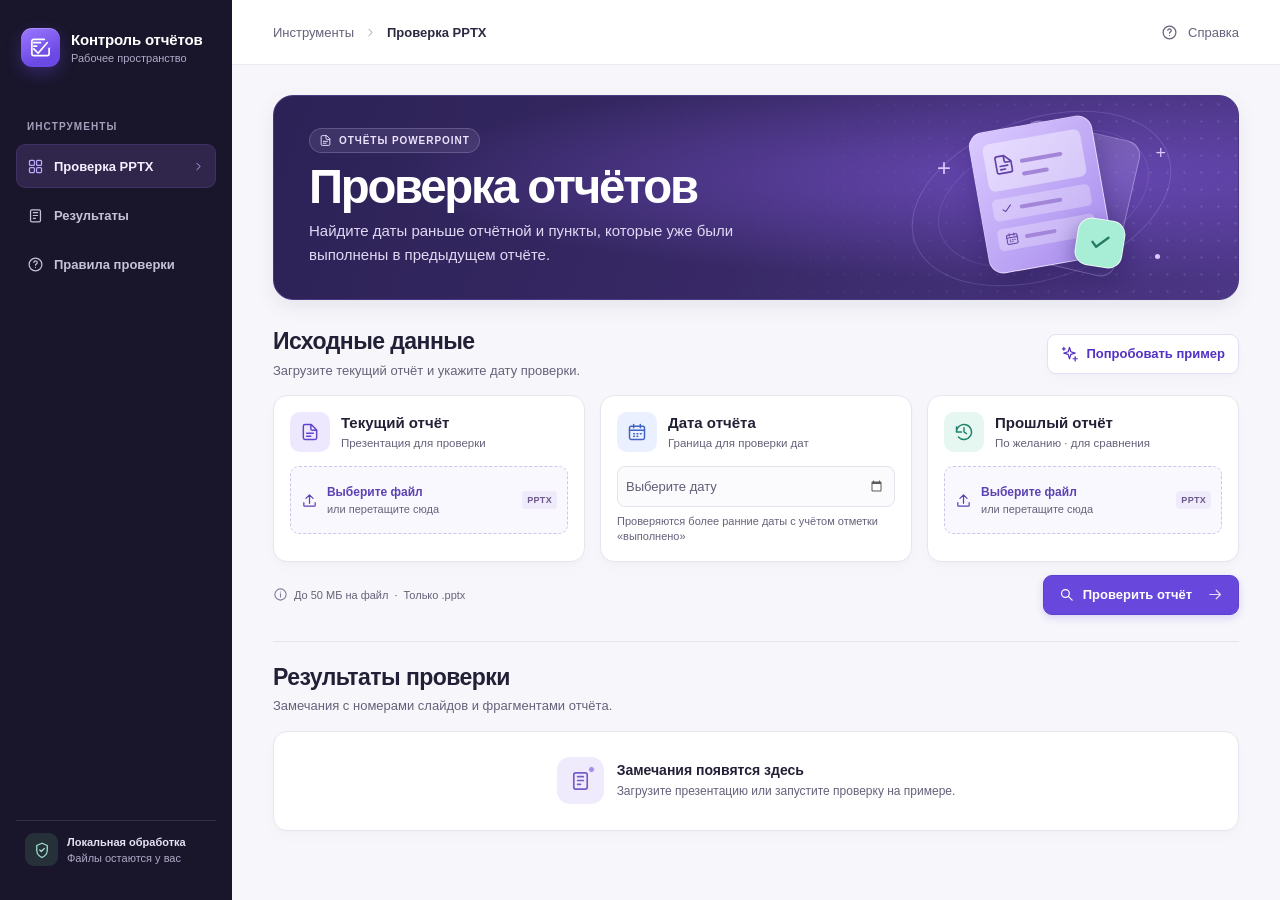
==== commit 143e315b: "Recognize completed statuses and ignore slash-separated numbers" ====
--- a/src/index.html
+++ b/src/index.html
@@ -170,12 +170,12 @@
     <div class="dialog-heading"><span class="tile tile-purple"><svg class="icon"><use href="#help"/></svg></span><h2 id="help-title">Правила проверки</h2><form method="dialog"><button class="icon-button" aria-label="Закрыть справку"><svg class="icon"><use href="#close"/></svg></button></form></div>
     <div class="dialog-body">
       <h3>Даты</h3>
-      <p>Даты в тексте слайдов и таблицах отмечаются как критичные, если они строго раньше даты отчёта. Для корректных календарных дат действует исключение в формате «05.11.2026 — выполнено». Между датой и словом «выполнено» можно поставить дефис или тире.</p>
-      <p>Поддерживаются форматы 12.11.2026, 12/11/26, 2026-11-12 и 12 ноября 2026. Для дат без года рядом с «КС», «Срок» или «Дата», в столбце сроков или с названием месяца используется год отчёта. Двузначный год считается годом XXI века.</p>
+      <p>Даты в тексте слайдов и таблицах отмечаются как критичные, если они строго раньше даты отчёта. Для корректных календарных дат действует исключение в формате «05.11.2026 — выполнено». Между датой и словом «выполнено» можно поставить дефис или тире. Точка после статуса необязательна.</p>
+      <p>Поддерживаются форматы 12.11.2026, 12.11.26, 2026-11-12 и 12 ноября 2026. Записи вида 12/11/26 пропускаются. Для дат без года рядом с «КС», «Срок» или «Дата», в столбце сроков или с названием месяца используется год отчёта. Двузначный год считается годом XXI века.</p>
       <h3>Выполненные пункты</h3>
       <p>Загрузите прошлый отчёт, чтобы найти повторные пункты со статусом «Выполнено», «Завершено», «Исполнено» или «Закрыто». Сравнение идёт по ID либо по точному названию без учёта регистра и знаков препинания. Для таблиц желательно использовать отдельные столбцы «ID», «Задача» и «Статус».</p>
       <h3>Область проверки</h3>
-      <p>Инструмент читает редактируемый текст слайдов и таблиц. Текст на изображениях, в диаграммах, SmartArt и заметках PowerPoint требует ручной проверки.</p>
+      <p>Инструмент читает редактируемый текст слайдов и таблиц. Последний слайд каждой презентации пропускается. Текст на изображениях, в диаграммах, SmartArt и заметках PowerPoint требует ручной проверки.</p>
     </div>
     <form class="dialog-actions" method="dialog"><button class="button button-primary">Готово</button></form>
   </dialog>
